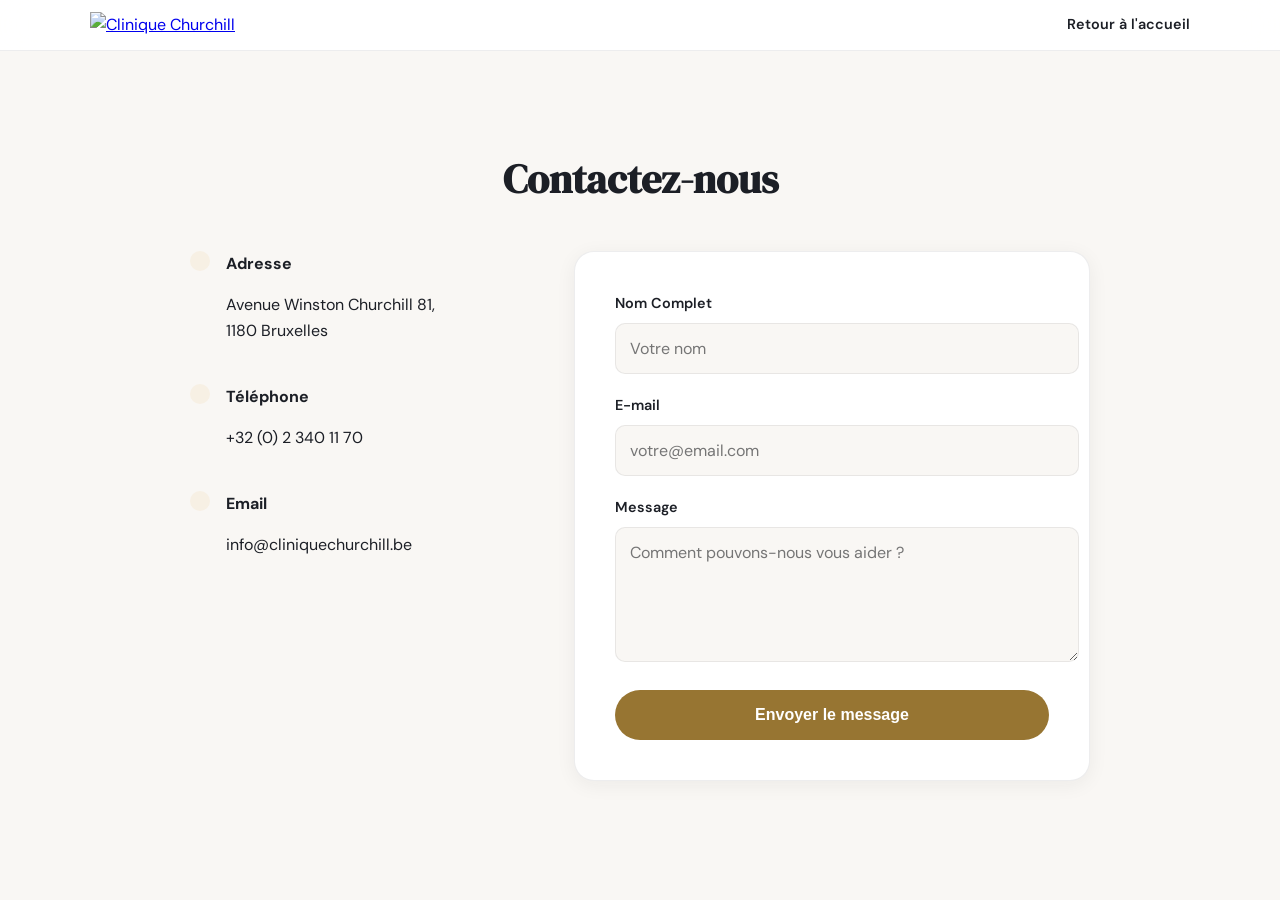
==== pages/contact.html @ c37cc941 "Actualisation du design et reconstruction du système de devis" ====
<!DOCTYPE html>
<html lang="fr" data-theme="light">
<head>
    <meta charset="UTF-8">
    <meta name="viewport" content="width=device-width, initial-scale=1.0">
    <title>Contact — Clinique Churchill</title>
    <link rel="preconnect" href="https://fonts.googleapis.com">
    <link href="https://fonts.googleapis.com/css2?family=DM+Sans:opsz,wght@9..40,400;9..40,500;9..40,600;9..40,700&family=DM+Serif+Display&display=swap" rel="stylesheet">
    <script src="https://unpkg.com/@phosphor-icons/web@2.0.3"></script>
    <style>
      :root, [data-theme="light"] {
        --bg: #FFFFFF;
        --bg-surface: #F9F7F4;
        --bg-card: #FFFFFF;
        --bg-elevated: #F4F1ED;
        --primary: #977532;
        --primary-light: #F7F0E4;
        --primary-dark: #7A5E28;
        --text: #1C1F26;
        --text-secondary: #4A4D58;
        --text-muted: #8E91A1;
        --border: rgba(28,31,38,0.08);
        --shadow-md: 0 4px 20px rgba(28,31,38,0.06);
        --radius: 20px;
        --nav-bg: rgba(255,255,255,0.92);
      }
      body {
        font-family:'DM Sans',sans-serif;
        background:var(--bg-surface);
        color:var(--text);
        line-height:1.6;
        margin:0;
        padding-top: 80px;
      }
      .nav {
        position:fixed; top:0; left:0; right:0; z-index:100;
        backdrop-filter:blur(20px); -webkit-backdrop-filter:blur(20px);
        background:var(--nav-bg); border-bottom:1px solid var(--border);
      }
      .nav-inner { max-width:1100px; margin:0 auto; padding:12px 24px; display:flex; align-items:center; justify-content:space-between; }
      .nav-logo img { height: 40px; width: auto; }
      .container { max-width: 900px; margin: 0 auto; padding: 40px 24px; }
      .contact-grid { display: grid; grid-template-columns: 1fr 1.5fr; gap: 40px; }
      .contact-card { background: var(--bg-card); border: 1px solid var(--border); border-radius: var(--radius); padding: 40px; box-shadow: var(--shadow-md); }
      .info-item { display: flex; align-items: flex-start; gap: 16px; margin-bottom: 24px; }
      .info-item i { font-size: 1.5rem; color: var(--primary); background: var(--primary-light); padding: 10px; border-radius: 12px; }
      .form-group { margin-bottom: 20px; }
      .form-group label { display: block; font-size: 0.9rem; font-weight: 600; margin-bottom: 8px; }
      .form-group input, .form-group textarea {
        width: 100%; padding: 14px; border-radius: 10px; border: 1px solid var(--border);
        background: var(--bg-surface); font-family: inherit; font-size: 1rem;
      }
      .btn-primary {
        background: var(--primary); color: white; border: none; padding: 16px 32px;
        border-radius: 50px; font-weight: 600; font-size: 1rem; cursor: pointer;
        width: 100%; transition: all 0.3s ease;
      }
    </style>
</head>
<body>

<nav class="nav">
  <div class="nav-inner">
    <a href="/" class="nav-logo">
      <img src="https://static.wixstatic.com/media/68e84b_8047b63e59d446a9bf3de6e263d38957~mv2.png/v1/fill/w_426,h_126,al_c,q_85,usm_0.66_1.00_0.01,enc_avif,quality_auto/clinique-churchill.png" alt="Clinique Churchill">
    </a>
    <a href="/" style="color:var(--text); font-weight:600; text-decoration:none; font-size:0.9rem;">Retour à l'accueil</a>
  </div>
</nav>

<main class="container">
    <h1 style="font-family:'DM Serif Display'; font-size: 2.5rem; text-align:center; margin-bottom: 40px;">Contactez-nous</h1>
    
    <div class="contact-grid">
        <div class="contact-info">
            <div class="info-item">
                <i class="ph-light ph-map-pin"></i>
                <div>
                    <strong>Adresse</strong>
                    <p>Avenue Winston Churchill 81,<br>1180 Bruxelles</p>
                </div>
            </div>
            <div class="info-item">
                <i class="ph-light ph-phone"></i>
                <div>
                    <strong>Téléphone</strong>
                    <p>+32 (0) 2 340 11 70</p>
                </div>
            </div>
            <div class="info-item">
                <i class="ph-light ph-envelope"></i>
                <div>
                    <strong>Email</strong>
                    <p>info@cliniquechurchill.be</p>
                </div>
            </div>
        </div>

        <div class="contact-card">
            <form>
                <div class="form-group">
                    <label>Nom Complet</label>
                    <input type="text" placeholder="Votre nom" required>
                </div>
                <div class="form-group">
                    <label>E-mail</label>
                    <input type="email" placeholder="votre@email.com" required>
                </div>
                <div class="form-group">
                    <label>Message</label>
                    <textarea rows="5" placeholder="Comment pouvons-nous vous aider ?" required></textarea>
                </div>
                <button type="submit" class="btn-primary">Envoyer le message</button>
            </form>
        </div>
    </div>
</main>

</body>
</html>
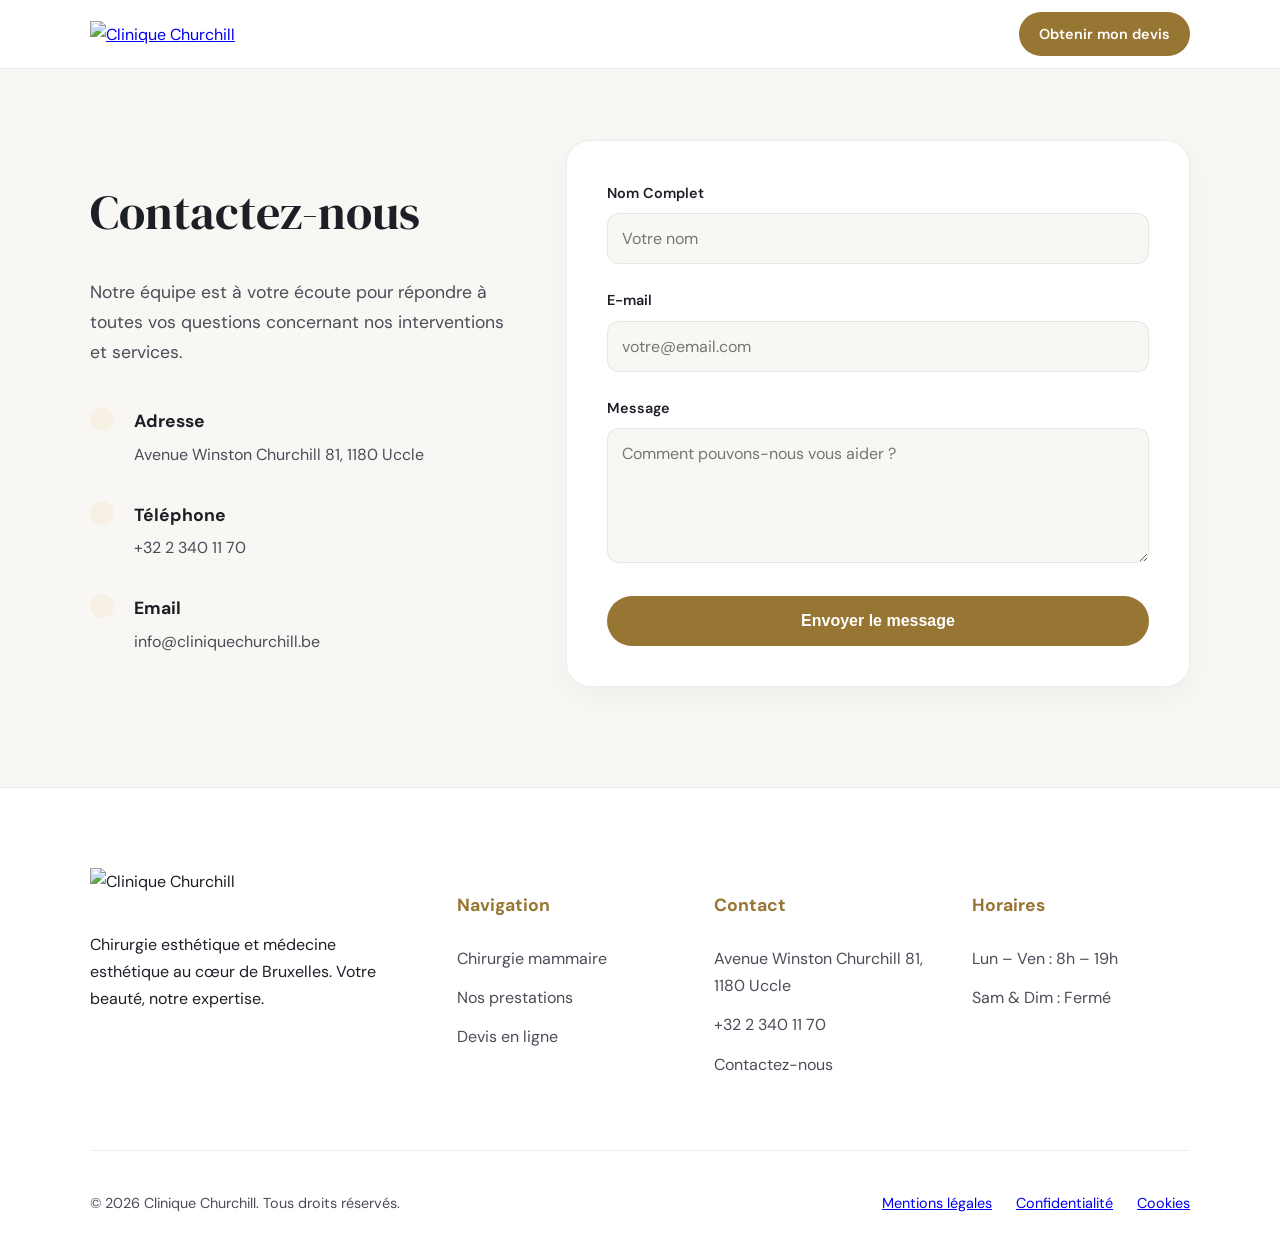
==== commit 564a6cb9: "Update official contact info: info@cliniquechurchill.be and +32 2 340 11 70" ====
--- a/pages/contact.html
+++ b/pages/contact.html
@@ -4,8 +4,12 @@
     <meta charset="UTF-8">
     <meta name="viewport" content="width=device-width, initial-scale=1.0">
     <title>Contact — Clinique Churchill</title>
+    <link rel="icon" type="image/png" href="https://static.wixstatic.com/media/68e84b_c4b71655c40b40a4a3311ed126a14bde~mv2.png/v1/fill/w_96,h_100,al_c,lg_1,q_85,enc_avif,quality_auto/clinique-churchill_edited.png">
+    <link rel="apple-touch-icon" href="https://static.wixstatic.com/media/68e84b_c4b71655c40b40a4a3311ed126a14bde~mv2.png/v1/fill/w_180,h_188,al_c,lg_1,q_85,enc_avif,quality_auto/clinique-churchill_edited.png">
+    <link rel="manifest" href="../manifest.json">
+    <meta name="theme-color" content="#977532">
     <link rel="preconnect" href="https://fonts.googleapis.com">
-    <link href="https://fonts.googleapis.com/css2?family=DM+Sans:opsz,wght@9..40,400;9..40,500;9..40,600;9..40,700&family=DM+Serif+Display&display=swap" rel="stylesheet">
+    <link href="https://fonts.googleapis.com/css2?family=DM+Sans:ital,opsz,wght@0,9..40,300;0,9..40,400;0,9..40,500;0,9..40,600;0,9..40,700&family=DM+Serif+Display&display=swap" rel="stylesheet">
     <script src="https://unpkg.com/@phosphor-icons/web@2.0.3"></script>
     <style>
       :root, [data-theme="light"] {
@@ -15,45 +19,67 @@
         --bg-elevated: #F4F1ED;
         --primary: #977532;
         --primary-light: #F7F0E4;
-        --primary-dark: #7A5E28;
         --text: #1C1F26;
         --text-secondary: #4A4D58;
-        --text-muted: #8E91A1;
         --border: rgba(28,31,38,0.08);
-        --shadow-md: 0 4px 20px rgba(28,31,38,0.06);
-        --radius: 20px;
         --nav-bg: rgba(255,255,255,0.92);
+        --radius: 24px;
+        --shadow-md: 0 10px 30px rgba(0,0,0,0.04);
+      }
+      [data-theme="dark"] {
+        --bg: #0F1117;
+        --bg-surface: #171A24;
+        --bg-card: #1C1F2B;
+        --primary: #D4B46A;
+        --text: #F0EDE8;
+        --text-secondary: #9CA0B2;
+        --border: rgba(255,255,255,0.06);
+        --nav-bg: rgba(15,17,23,0.85);
       }
       body {
-        font-family:'DM Sans',sans-serif;
-        background:var(--bg-surface);
-        color:var(--text);
-        line-height:1.6;
-        margin:0;
-        padding-top: 80px;
-      }
-      .nav {
-        position:fixed; top:0; left:0; right:0; z-index:100;
-        backdrop-filter:blur(20px); -webkit-backdrop-filter:blur(20px);
-        background:var(--nav-bg); border-bottom:1px solid var(--border);
-      }
+        font-family:'DM Sans',sans-serif; background:var(--bg-surface);
+        color:var(--text); line-height:1.7; margin:0; padding-top: 100px; transition: background .4s, color .4s;
+      }
+      h1, h2 { font-family: 'DM Serif Display', serif; font-weight: 400; }
+      .container { max-width: 1100px; margin: 0 auto; padding: 0 24px; }
+      
+      .nav { position:fixed; top:0; left:0; right:0; z-index:100; backdrop-filter:blur(20px); background:var(--nav-bg); border-bottom:1px solid var(--border); }
       .nav-inner { max-width:1100px; margin:0 auto; padding:12px 24px; display:flex; align-items:center; justify-content:space-between; }
-      .nav-logo img { height: 40px; width: auto; }
-      .container { max-width: 900px; margin: 0 auto; padding: 40px 24px; }
-      .contact-grid { display: grid; grid-template-columns: 1fr 1.5fr; gap: 40px; }
+      .nav-logo img { height: 44px; width: auto; }
+      .nav-tools { display: flex; align-items: center; gap: 20px; }
+      .theme-toggle { background:none; border:none; cursor:pointer; color:var(--text); font-size:1.4rem; display:flex; transition: transform .3s; }
+      .nav-cta { background:var(--primary); color:white; padding:10px 20px; border-radius:50px; text-decoration:none; font-weight:600; font-size:0.9rem; transition: .3s; }
+
+      .contact-grid { display: grid; grid-template-columns: 1fr 1.5fr; gap: 60px; margin: 40px 0; }
+      .contact-info h1 { font-size: 3rem; margin-bottom: 24px; }
+      .contact-info p { font-size: 1.1rem; color: var(--text-secondary); margin-bottom: 40px; }
+      
+      .info-item { display: flex; gap: 20px; margin-bottom: 32px; }
+      .info-item i { font-size: 1.8rem; color: var(--primary); background: var(--primary-light); padding: 12px; border-radius: 16px; height: fit-content; }
+      .info-item h3 { margin: 0 0 4px; font-size: 1.1rem; }
+      .info-item span { color: var(--text-secondary); }
+
       .contact-card { background: var(--bg-card); border: 1px solid var(--border); border-radius: var(--radius); padding: 40px; box-shadow: var(--shadow-md); }
-      .info-item { display: flex; align-items: flex-start; gap: 16px; margin-bottom: 24px; }
-      .info-item i { font-size: 1.5rem; color: var(--primary); background: var(--primary-light); padding: 10px; border-radius: 12px; }
-      .form-group { margin-bottom: 20px; }
-      .form-group label { display: block; font-size: 0.9rem; font-weight: 600; margin-bottom: 8px; }
+      .form-group { margin-bottom: 24px; }
+      .form-group label { display: block; font-size: 0.9rem; font-weight: 600; margin-bottom: 8px; color: var(--text); }
       .form-group input, .form-group textarea {
-        width: 100%; padding: 14px; border-radius: 10px; border: 1px solid var(--border);
-        background: var(--bg-surface); font-family: inherit; font-size: 1rem;
-      }
-      .btn-primary {
-        background: var(--primary); color: white; border: none; padding: 16px 32px;
-        border-radius: 50px; font-weight: 600; font-size: 1rem; cursor: pointer;
-        width: 100%; transition: all 0.3s ease;
+        width: 100%; padding: 14px; border-radius: 12px; border: 1px solid var(--border);
+        background: var(--bg-surface); font-family: inherit; font-size: 1rem; color: var(--text); box-sizing: border-box;
+      }
+      .btn-primary { background: var(--primary); color: white; border: none; padding: 16px 32px; border-radius: 50px; font-weight: 600; font-size: 1rem; cursor: pointer; width: 100%; transition: all 0.3s ease; }
+      .btn-primary:hover { transform: translateY(-2px); box-shadow: 0 4px 15px rgba(151,117,50,0.3); }
+
+      .footer { background:var(--bg-card); padding:80px 0 40px; margin-top:100px; border-top:1px solid var(--border); }
+      .footer-grid { display:grid; grid-template-columns: 1.5fr 1fr 1fr 1fr; gap:40px; margin-bottom:60px; }
+      .footer-col h4 { color:var(--primary); margin-bottom:24px; font-size:1.1rem; }
+      .footer-col a { display:block; color:var(--text-secondary); text-decoration:none; margin-bottom:12px; transition:.2s; }
+      .footer-col a:hover { color:var(--primary); }
+      .footer-bottom { border-top:1px solid var(--border); padding-top:40px; display:flex; justify-content:space-between; font-size:0.9rem; color:var(--text-secondary); }
+      .footer-legal { display:flex; gap:24px; }
+
+      @media (max-width: 900px) {
+        .contact-grid { grid-template-columns: 1fr; gap: 40px; }
+        .footer-grid { grid-template-columns: 1fr; }
       }
     </style>
 </head>
@@ -61,43 +87,49 @@
 
 <nav class="nav">
   <div class="nav-inner">
-    <a href="/" class="nav-logo">
+    <a href="../index.html" class="nav-logo">
       <img src="https://static.wixstatic.com/media/68e84b_8047b63e59d446a9bf3de6e263d38957~mv2.png/v1/fill/w_426,h_126,al_c,q_85,usm_0.66_1.00_0.01,enc_avif,quality_auto/clinique-churchill.png" alt="Clinique Churchill">
     </a>
-    <a href="/" style="color:var(--text); font-weight:600; text-decoration:none; font-size:0.9rem;">Retour à l'accueil</a>
+    <div class="nav-tools">
+      <button class="theme-toggle" onclick="toggleTheme()" aria-label="Changer de thème">
+        <i class="ph-light ph-moon" id="themeIcon"></i>
+      </button>
+      <a href="./devis.html" class="nav-cta">Obtenir mon devis</a>
+    </div>
   </div>
 </nav>
 
 <main class="container">
-    <h1 style="font-family:'DM Serif Display'; font-size: 2.5rem; text-align:center; margin-bottom: 40px;">Contactez-nous</h1>
-    
     <div class="contact-grid">
         <div class="contact-info">
+            <h1>Contactez-nous</h1>
+            <p>Notre équipe est à votre écoute pour répondre à toutes vos questions concernant nos interventions et services.</p>
+            
             <div class="info-item">
                 <i class="ph-light ph-map-pin"></i>
                 <div>
-                    <strong>Adresse</strong>
-                    <p>Avenue Winston Churchill 81,<br>1180 Bruxelles</p>
+                    <h3>Adresse</h3>
+                    <span>Avenue Winston Churchill 81, 1180 Uccle</span>
                 </div>
             </div>
             <div class="info-item">
                 <i class="ph-light ph-phone"></i>
                 <div>
-                    <strong>Téléphone</strong>
-                    <p>+32 (0) 2 340 11 70</p>
+                    <h3>Téléphone</h3>
+                    <span>+32 2 340 11 70</span>
                 </div>
             </div>
             <div class="info-item">
                 <i class="ph-light ph-envelope"></i>
                 <div>
-                    <strong>Email</strong>
-                    <p>info@cliniquechurchill.be</p>
+                    <h3>Email</h3>
+                    <span>info@cliniquechurchill.be</span>
                 </div>
             </div>
         </div>
 
         <div class="contact-card">
-            <form>
+            <form id="contactForm">
                 <div class="form-group">
                     <label>Nom Complet</label>
                     <input type="text" placeholder="Votre nom" required>
@@ -110,11 +142,70 @@
                     <label>Message</label>
                     <textarea rows="5" placeholder="Comment pouvons-nous vous aider ?" required></textarea>
                 </div>
-                <button type="submit" class="btn-primary">Envoyer le message</button>
+                <button type="submit" class="btn-primary" id="btnSubmit">Envoyer le message</button>
             </form>
         </div>
     </div>
 </main>
 
+<footer class="footer">
+  <div class="container">
+    <div class="footer-grid">
+      <div class="footer-col">
+        <img src="https://static.wixstatic.com/media/68e84b_8047b63e59d446a9bf3de6e263d38957~mv2.png/v1/fill/w_426,h_126,al_c,q_85,usm_0.66_1.00_0.01,enc_avif,quality_auto/clinique-churchill.png" alt="Clinique Churchill" style="height:44px; margin-bottom:20px;">
+        <p>Chirurgie esthétique et médecine esthétique au cœur de Bruxelles. Votre beauté, notre expertise.</p>
+      </div>
+      <div class="footer-col">
+        <h4>Navigation</h4>
+        <a href="../index.html#chirurgie">Chirurgie mammaire</a>
+        <a href="../index.html#services">Nos prestations</a>
+        <a href="../index.html#devis">Devis en ligne</a>
+      </div>
+      <div class="footer-col">
+        <h4>Contact</h4>
+        <a href="#">Avenue Winston Churchill 81, 1180 Uccle</a>
+        <a href="tel:+3223401170">+32 2 340 11 70</a>
+        <a href="./contact.html">Contactez-nous</a>
+      </div>
+      <div class="footer-col">
+        <h4>Horaires</h4>
+        <a href="#">Lun – Ven : 8h – 19h</a>
+        <a href="#">Sam & Dim : Fermé</a>
+      </div>
+    </div>
+    <div class="footer-bottom">
+      <span>&copy; 2026 Clinique Churchill. Tous droits réservés.</span>
+      <div class="footer-legal">
+        <a href="./mentions-legales.html">Mentions légales</a>
+        <a href="./politique-confidentialite.html">Confidentialité</a>
+        <a href="./politique-cookies.html">Cookies</a>
+      </div>
+    </div>
+  </div>
+</footer>
+
+<script>
+function toggleTheme() {
+  const html = document.documentElement;
+  const current = html.getAttribute('data-theme');
+  const next = current === 'light' ? 'dark' : 'light';
+  html.setAttribute('data-theme', next);
+  const icon = document.getElementById('themeIcon');
+  icon.className = next === 'dark' ? 'ph-light ph-sun' : 'ph-light ph-moon';
+}
+
+document.getElementById('contactForm').onsubmit = function(e) {
+  e.preventDefault();
+  const btn = document.getElementById('btnSubmit');
+  btn.innerHTML = '<i class="ph-light ph-spinner"></i> Envoi en cours...';
+  btn.disabled = true;
+  
+  // Simulation d'envoi
+  setTimeout(() => {
+    window.location.href = './merci-contact.html';
+  }, 1000);
+};
+</script>
+
 </body>
 </html>
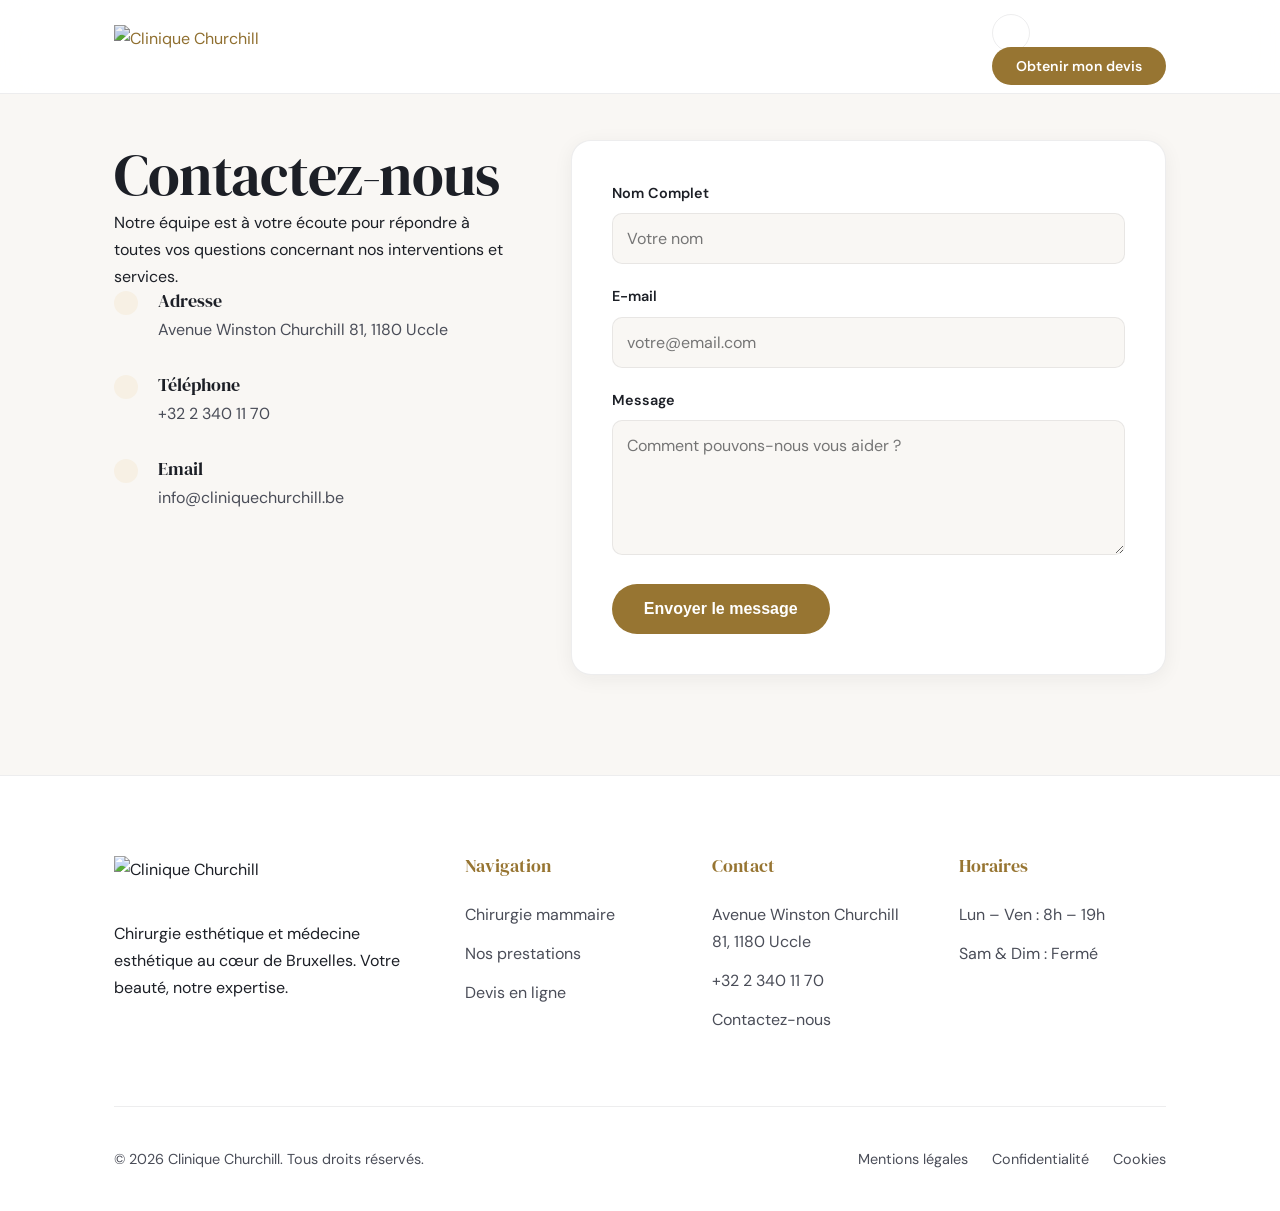
==== commit 47150fd7: "Refactor: Centralisation CSS, Harmonisation Design & Mise à jour Coordonnées" ====
--- a/pages/contact.html
+++ b/pages/contact.html
@@ -11,77 +11,7 @@
     <link rel="preconnect" href="https://fonts.googleapis.com">
     <link href="https://fonts.googleapis.com/css2?family=DM+Sans:ital,opsz,wght@0,9..40,300;0,9..40,400;0,9..40,500;0,9..40,600;0,9..40,700&family=DM+Serif+Display&display=swap" rel="stylesheet">
     <script src="https://unpkg.com/@phosphor-icons/web@2.0.3"></script>
-    <style>
-      :root, [data-theme="light"] {
-        --bg: #FFFFFF;
-        --bg-surface: #F9F7F4;
-        --bg-card: #FFFFFF;
-        --bg-elevated: #F4F1ED;
-        --primary: #977532;
-        --primary-light: #F7F0E4;
-        --text: #1C1F26;
-        --text-secondary: #4A4D58;
-        --border: rgba(28,31,38,0.08);
-        --nav-bg: rgba(255,255,255,0.92);
-        --radius: 24px;
-        --shadow-md: 0 10px 30px rgba(0,0,0,0.04);
-      }
-      [data-theme="dark"] {
-        --bg: #0F1117;
-        --bg-surface: #171A24;
-        --bg-card: #1C1F2B;
-        --primary: #D4B46A;
-        --text: #F0EDE8;
-        --text-secondary: #9CA0B2;
-        --border: rgba(255,255,255,0.06);
-        --nav-bg: rgba(15,17,23,0.85);
-      }
-      body {
-        font-family:'DM Sans',sans-serif; background:var(--bg-surface);
-        color:var(--text); line-height:1.7; margin:0; padding-top: 100px; transition: background .4s, color .4s;
-      }
-      h1, h2 { font-family: 'DM Serif Display', serif; font-weight: 400; }
-      .container { max-width: 1100px; margin: 0 auto; padding: 0 24px; }
-      
-      .nav { position:fixed; top:0; left:0; right:0; z-index:100; backdrop-filter:blur(20px); background:var(--nav-bg); border-bottom:1px solid var(--border); }
-      .nav-inner { max-width:1100px; margin:0 auto; padding:12px 24px; display:flex; align-items:center; justify-content:space-between; }
-      .nav-logo img { height: 44px; width: auto; }
-      .nav-tools { display: flex; align-items: center; gap: 20px; }
-      .theme-toggle { background:none; border:none; cursor:pointer; color:var(--text); font-size:1.4rem; display:flex; transition: transform .3s; }
-      .nav-cta { background:var(--primary); color:white; padding:10px 20px; border-radius:50px; text-decoration:none; font-weight:600; font-size:0.9rem; transition: .3s; }
-
-      .contact-grid { display: grid; grid-template-columns: 1fr 1.5fr; gap: 60px; margin: 40px 0; }
-      .contact-info h1 { font-size: 3rem; margin-bottom: 24px; }
-      .contact-info p { font-size: 1.1rem; color: var(--text-secondary); margin-bottom: 40px; }
-      
-      .info-item { display: flex; gap: 20px; margin-bottom: 32px; }
-      .info-item i { font-size: 1.8rem; color: var(--primary); background: var(--primary-light); padding: 12px; border-radius: 16px; height: fit-content; }
-      .info-item h3 { margin: 0 0 4px; font-size: 1.1rem; }
-      .info-item span { color: var(--text-secondary); }
-
-      .contact-card { background: var(--bg-card); border: 1px solid var(--border); border-radius: var(--radius); padding: 40px; box-shadow: var(--shadow-md); }
-      .form-group { margin-bottom: 24px; }
-      .form-group label { display: block; font-size: 0.9rem; font-weight: 600; margin-bottom: 8px; color: var(--text); }
-      .form-group input, .form-group textarea {
-        width: 100%; padding: 14px; border-radius: 12px; border: 1px solid var(--border);
-        background: var(--bg-surface); font-family: inherit; font-size: 1rem; color: var(--text); box-sizing: border-box;
-      }
-      .btn-primary { background: var(--primary); color: white; border: none; padding: 16px 32px; border-radius: 50px; font-weight: 600; font-size: 1rem; cursor: pointer; width: 100%; transition: all 0.3s ease; }
-      .btn-primary:hover { transform: translateY(-2px); box-shadow: 0 4px 15px rgba(151,117,50,0.3); }
-
-      .footer { background:var(--bg-card); padding:80px 0 40px; margin-top:100px; border-top:1px solid var(--border); }
-      .footer-grid { display:grid; grid-template-columns: 1.5fr 1fr 1fr 1fr; gap:40px; margin-bottom:60px; }
-      .footer-col h4 { color:var(--primary); margin-bottom:24px; font-size:1.1rem; }
-      .footer-col a { display:block; color:var(--text-secondary); text-decoration:none; margin-bottom:12px; transition:.2s; }
-      .footer-col a:hover { color:var(--primary); }
-      .footer-bottom { border-top:1px solid var(--border); padding-top:40px; display:flex; justify-content:space-between; font-size:0.9rem; color:var(--text-secondary); }
-      .footer-legal { display:flex; gap:24px; }
-
-      @media (max-width: 900px) {
-        .contact-grid { grid-template-columns: 1fr; gap: 40px; }
-        .footer-grid { grid-template-columns: 1fr; }
-      }
-    </style>
+    <link rel="stylesheet" href="../style.css">
 </head>
 <body>
 
--- a/style.css
+++ b/style.css
@@ -0,0 +1,248 @@
+/* ═══════════════════════════════════════════
+   DESIGN SYSTEM — CLINIQUE CHURCHILL
+   Premium Medical Aesthetic Architecture
+   ═══════════════════════════════════════════ */
+
+:root, [data-theme="light"] {
+  --bg: #FFFFFF;
+  --bg-surface: #F9F7F4;
+  --bg-card: #FFFFFF;
+  --bg-elevated: #F4F1ED;
+  --primary: #977532;
+  --primary-light: #F7F0E4;
+  --primary-dark: #7A5E28;
+  --accent: #B08D46;
+  --accent-light: #FAF6ED;
+  --accent-glow: rgba(151,117,50,0.15);
+  --text: #1C1F26;
+  --text-secondary: #4A4D58;
+  --text-muted: #8E91A1;
+  --border: rgba(28,31,38,0.08);
+  --border-hover: rgba(28,31,38,0.15);
+  --shadow-sm: 0 1px 3px rgba(28,31,38,0.04);
+  --shadow-md: 0 4px 20px rgba(28,31,38,0.06);
+  --shadow-lg: 0 12px 40px rgba(28,31,38,0.08);
+  --nav-bg: rgba(255,255,255,0.92);
+  --radius: 20px;
+  --radius-sm: 12px;
+  --radius-xs: 8px;
+}
+
+[data-theme="dark"] {
+  --bg: #0F1117;
+  --bg-surface: #171A24;
+  --bg-card: #1C1F2B;
+  --bg-elevated: #232738;
+  --primary: #D4B46A;
+  --primary-light: rgba(212,180,106,0.1);
+  --primary-dark: #B08D46;
+  --accent: #E5C37A;
+  --accent-light: rgba(229,195,122,0.1);
+  --accent-glow: rgba(229,195,122,0.15);
+  --text: #F0EDE8;
+  --text-secondary: #9CA0B2;
+  --text-muted: #5C6078;
+  --border: rgba(255,255,255,0.06);
+  --border-hover: rgba(255,255,255,0.12);
+  --shadow-sm: 0 1px 3px rgba(0,0,0,0.2);
+  --shadow-md: 0 4px 20px rgba(0,0,0,0.3);
+  --shadow-lg: 0 12px 40px rgba(0,0,0,0.4);
+  --nav-bg: rgba(15,17,23,0.85);
+}
+
+/* ═══ BASE & RESET ═══ */
+*, *::before, *::after { margin:0; padding:0; box-sizing:border-box; }
+html { scroll-behavior:smooth; }
+body {
+  font-family:'DM Sans',sans-serif;
+  background:var(--bg); background-color: var(--bg-surface);
+  color:var(--text); line-height:1.7; -webkit-font-smoothing:antialiased;
+  transition: background .4s ease, color .4s ease;
+  padding-top: 100px;
+}
+h1,h2,h3,h4 { font-family:'DM Serif Display',serif; font-weight:400; line-height:1.2; }
+h1 { font-size:clamp(2.2rem,5vw,3.6rem); letter-spacing:-0.02em; }
+h2 { font-size:clamp(1.6rem,3.5vw,2.4rem); letter-spacing:-0.01em; }
+h3 { font-size:1.2rem; }
+a { color:var(--primary); text-decoration:none; }
+img { max-width:100%; display:block; }
+.container { max-width:1100px; margin:0 auto; padding:0 24px; }
+section { padding:80px 0; }
+
+/* ═══ NAVIGATION ═══ */
+.nav {
+  position:fixed; top:0; left:0; right:0; z-index:100;
+  backdrop-filter:blur(20px); -webkit-backdrop-filter:blur(20px);
+  background:var(--nav-bg); border-bottom:1px solid var(--border);
+  transition: background .4s ease, border-color .4s ease;
+}
+.nav-inner {
+  max-width:1100px; margin:0 auto; padding:14px 24px;
+  display:flex; align-items:center; justify-content:space-between;
+}
+.nav-logo img { height: 44px; width: auto; display: block; filter: brightness(0.95); }
+.nav-links { display:flex; gap:28px; align-items:center; }
+.nav-links a { color:var(--text-secondary); font-size:.88rem; font-weight:500; transition:color .25s; }
+.nav-links a:hover { color:var(--primary); }
+.nav-cta {
+  background:var(--primary)!important; color:#fff!important;
+  padding:10px 24px!important; border-radius:50px!important;
+  font-weight:600!important; font-size:.88rem!important;
+  transition:all .3s ease!important; text-decoration:none;
+}
+.nav-cta:hover { transform:translateY(-1px)!important; box-shadow: 0 4px 15px rgba(151,117,50,0.3); }
+.theme-toggle {
+  background:none; border:1px solid var(--border); border-radius:50%;
+  width:38px; height:38px; cursor:pointer; display:flex;
+  align-items:center; justify-content:center;
+  color:var(--text-secondary); font-size:1.15rem; transition:all .3s ease;
+}
+.theme-toggle:hover { border-color:var(--primary); color:var(--primary); }
+.nav-mobile { display:none; background:none; border:none; font-size:1.5rem; color:var(--text); cursor:pointer; }
+
+/* ═══ BUTTONS ═══ */
+.btn-primary { 
+  background: var(--primary); color: white; border: none; padding: 16px 32px; 
+  border-radius: 50px; font-weight: 600; font-size: 1rem; cursor: pointer; 
+  transition: all 0.3s ease; display:flex; justify-content:center; align-items:center; gap:8px; 
+}
+.btn-primary:hover { transform: translateY(-2px); box-shadow: 0 4px 15px rgba(151,117,50,0.3); }
+.btn-outline {
+  display:inline-flex; align-items:center; gap:8px;
+  padding:14px 28px; border-radius:50px;
+  border:1.5px solid var(--primary); color:var(--primary);
+  font-weight:600; font-size:.9rem; transition:all .3s ease;
+  background:transparent; text-decoration:none; cursor:pointer;
+}
+.btn-outline:hover { background:var(--primary); color:#fff; transform:translateY(-2px); }
+
+/* ═══ FOOTER ═══ */
+.footer {
+  background:var(--bg-card); border-top:1px solid var(--border);
+  padding:80px 0 40px; margin-top:100px;
+}
+.footer-grid { display:grid; grid-template-columns:1.5fr 1fr 1fr 1fr; gap:40px; margin-bottom:60px; }
+.footer-col h4 { color:var(--primary); margin-bottom:24px; font-size:1.1rem; }
+.footer-col a { display:block; color:var(--text-secondary); text-decoration:none; margin-bottom:12px; transition:.2s; }
+.footer-col a:hover { color:var(--primary); }
+.footer-bottom { border-top:1px solid var(--border); padding-top:40px; display:flex; justify-content:space-between; font-size:0.9rem; color:var(--text-secondary); align-items:center; flex-wrap:wrap; gap:16px; }
+.footer-legal { display:flex; gap:24px; }
+.footer-legal a { color:var(--text-secondary); text-decoration:none; transition:color .25s; }
+.footer-legal a:hover { color:var(--primary); }
+
+/* ═══ INDEX HERO ═══ */
+.hero { padding:140px 0 80px; position:relative; overflow:hidden; }
+.hero-inner { display:grid; grid-template-columns:1fr 1fr; gap:60px; align-items:center; }
+.hero-badge { display:inline-flex; align-items:center; gap:8px; background:var(--primary-light); color:var(--primary); padding:6px 16px; border-radius:50px; font-size:.78rem; font-weight:600; letter-spacing:1px; text-transform:uppercase; margin-bottom:24px; }
+.hero h1 em { font-style:italic; color:var(--primary); }
+.hero p { font-size:1.08rem; color:var(--text-secondary); margin-bottom:36px; max-width:480px; line-height:1.8; }
+.hero-visual { display:flex; justify-content:center; align-items:center; position:relative; }
+.hero-illustration { width:100%; max-width:460px; aspect-ratio:1; position:relative; }
+.hero-circle { position:absolute; border-radius:50%; border:1.5px solid var(--border); }
+.hero-circle-1 { width:100%; height:100%; top:0; left:0; animation:hPulse 8s ease-in-out infinite; }
+.hero-circle-2 { width:75%; height:75%; top:12.5%; left:12.5%; border-color:var(--primary); opacity:.2; animation:hPulse 6s ease-in-out infinite 1s; }
+.hero-circle-3 { width:50%; height:50%; top:25%; left:25%; border-color:var(--primary); opacity:.15; animation:hPulse 5s ease-in-out infinite 2s; }
+@keyframes hPulse { 0%,100%{transform:scale(1);opacity:1} 50%{transform:scale(1.03);opacity:0.6} }
+.hero-center-icon { position:absolute; top:50%; left:50%; transform:translate(-50%,-50%); width:100px; height:100px; border-radius:50%; background:var(--primary-light); display:flex; align-items:center; justify-content:center; font-size:2.5rem; color:var(--primary); }
+.hero-float-card { position:absolute; background:var(--bg-card); border:1px solid var(--border); border-radius:var(--radius-sm); padding:12px 16px; box-shadow:var(--shadow-md); display:flex; align-items:center; gap:10px; font-size:.82rem; font-weight:500; animation:floatCard 6s ease-in-out infinite; }
+.hero-float-card i { font-size:1.2rem; color:var(--primary); }
+.hero-float-1 { top:15%; right:0; }
+.hero-float-2 { bottom:20%; left:-10px; animation-delay:2s; }
+.hero-float-3 { bottom:5%; right:10%; animation-delay:4s; }
+@keyframes floatCard { 0%,100%{transform:translateY(0)} 50%{transform:translateY(-8px)} }
+
+/* ═══ SERVICES & GRIDS ═══ */
+.services-grid { display:grid; grid-template-columns:repeat(3,1fr); gap:20px; }
+.service-card { background:var(--bg-card); border:1px solid var(--border); border-radius:var(--radius); padding:32px 24px; transition:all .35s ease; position:relative; overflow:hidden; }
+.service-card:hover { border-color:var(--primary); box-shadow:var(--shadow-lg); transform:translateY(-4px); }
+.service-card::before { content:''; position:absolute; top:0; left:0; right:0; height:3px; background:var(--primary); opacity:0; transition:opacity .35s; }
+.service-card:hover::before { opacity:1; }
+.service-icon { width:56px; height:56px; border-radius:14px; background:var(--primary-light); display:flex; align-items:center; justify-content:center; margin-bottom:20px; transition:all .35s ease; }
+.service-card:hover .service-icon { background:var(--primary); color:#fff; }
+.service-icon svg { width:28px; height:28px; }
+.service-card h3 { font-family:'DM Sans',sans-serif; font-weight:600; font-size:.98rem; margin-bottom:8px; }
+.service-card .price { font-size:.85rem; font-weight:600; color:var(--primary); margin-bottom:12px; }
+.service-card p { font-size:.88rem; color:var(--text-secondary); line-height:1.6; }
+
+/* ═══ DEVIS PAGE ═══ */
+.devis-card { background: var(--bg-card); border: 1px solid var(--border); border-radius: var(--radius); padding: 40px; box-shadow: var(--shadow-md); margin-top: 40px; }
+.header-devis { text-align: center; margin-bottom: 40px; }
+.header-devis h1 { font-family: 'DM Serif Display', serif; font-size: 2.2rem; margin-bottom: 12px; }
+.progress-container { height: 6px; background: var(--bg-elevated); border-radius: 10px; margin-bottom: 40px; overflow: hidden; }
+.progress-bar { height: 100%; background: var(--primary); width: 0%; transition: width 0.4s ease; }
+.question-title { font-size: 1.3rem; font-weight: 600; margin-bottom: 24px; color: var(--text); }
+.options-grid { display: grid; gap: 12px; }
+.option-btn { background: var(--bg-card); border: 1.5px solid var(--border); padding: 20px; border-radius: 12px; cursor: pointer; text-align: left; font-size: 1rem; font-weight: 500; transition: all 0.2s ease; display: flex; align-items: center; gap: 16px; }
+.option-btn:hover { border-color: var(--primary); background: var(--primary-light); }
+.option-btn.selected { border-color: var(--primary); background: var(--primary-light); box-shadow: 0 0 0 4px var(--primary-light); }
+.option-btn i { font-size: 1.4rem; color: var(--primary); }
+.summary-card { background: var(--bg-elevated); border-radius: 12px; padding: 24px; margin-top: 32px; }
+.price-row { display: flex; justify-content: space-between; margin-bottom: 8px; font-weight: 500; }
+.price-row.total { font-size: 1.4rem; font-weight: 700; color: var(--primary); margin-top: 16px; padding-top: 16px; border-top: 1px solid var(--border); }
+.form-group { margin-bottom: 20px; }
+.form-group label { display: block; font-size: 0.9rem; font-weight: 600; margin-bottom: 8px; }
+.form-group input, .form-group textarea { width: 100%; padding: 14px; border-radius: 10px; border: 1px solid var(--border); background: var(--bg-surface); font-family: inherit; font-size: 1rem; box-sizing: border-box; color: var(--text); }
+
+/* ═══ PDF TEMPLATE ═══ */
+.pdf-template { position: absolute; left: -9999px; width: 800px; padding: 60px; background: white; color: #333; }
+.pdf-header { display: flex; justify-content: space-between; align-items: flex-start; border-bottom: 2px solid #977532; padding-bottom: 20px; margin-bottom: 30px; }
+.pdf-logo { height: 60px; }
+
+/* ═══ CONTACT PAGE ═══ */
+.contact-grid { display: grid; grid-template-columns: 1fr 1.5fr; gap: 60px; margin: 40px 0; }
+.info-item { display: flex; gap: 20px; margin-bottom: 32px; }
+.info-item i { font-size: 1.8rem; color: var(--primary); background: var(--primary-light); padding: 12px; border-radius: 16px; height: fit-content; }
+.info-item h3 { margin: 0 0 4px; font-size: 1.1rem; }
+.info-item span { color: var(--text-secondary); }
+.contact-card { background: var(--bg-card); border: 1px solid var(--border); border-radius: var(--radius); padding: 40px; box-shadow: var(--shadow-md); }
+
+/* ═══ THANK YOU CARDS ═══ */
+.thank-you-card { text-align: center; max-width: 800px; margin: 40px auto; padding: 60px 40px; background: var(--bg-card); border: 1px solid var(--border); border-radius: var(--radius); box-shadow: var(--shadow-lg); }
+.success-icon { font-size: 4rem; color: var(--primary); margin-bottom: 24px; }
+.booking-grid { display: grid; grid-template-columns: 1fr 1fr; gap: 24px; margin-top: 40px; }
+.booking-card { background: var(--bg-surface); border: 1px solid var(--border); border-radius: 16px; padding: 32px; text-align: center; cursor: pointer; transition: all 0.3s ease; text-decoration: none; color: inherit; }
+.booking-card:hover { border-color: var(--primary); transform: translateY(-4px); box-shadow: 0 10px 30px rgba(151,117,50,0.1); }
+.booking-card i { font-size: 2.5rem; color: var(--primary); margin-bottom: 16px; display: block; }
+.next-steps { text-align: left; background: var(--bg-surface); padding: 32px; border-radius: 16px; border: 1px solid var(--border); display: inline-block; width: 100%; box-sizing: border-box; }
+.step-item { display: flex; gap: 16px; margin-bottom: 16px; }
+.step-item i { font-size: 1.5rem; color: var(--primary); }
+
+/* ═══ FAQ & COOKIE ═══ */
+.faq-list { max-width:720px; margin:0 auto; display:flex; flex-direction:column; gap:10px; }
+.faq-item { background:var(--bg-card); border:1px solid var(--border); border-radius:var(--radius-sm); overflow:hidden; transition:all .3s ease; }
+.faq-item.open { border-color:var(--primary); }
+.faq-q { display:flex; align-items:center; justify-content:space-between; padding:20px 24px; cursor:pointer; user-select:none; font-weight:600; font-size:.95rem; gap:16px; }
+.faq-q i { font-size:1.1rem; color:var(--text-muted); transition:transform .35s ease; flex-shrink:0; }
+.faq-item.open .faq-q i { transform:rotate(180deg); color:var(--primary); }
+.faq-a { max-height:0; overflow:hidden; transition:max-height .4s cubic-bezier(.16,1,.3,1); }
+.faq-item.open .faq-a { max-height:300px; }
+.faq-a-inner { padding:0 24px 20px; color:var(--text-secondary); font-size:.92rem; line-height:1.8; }
+
+.cookie-banner { position:fixed; bottom:24px; left:24px; right:24px; z-index:200; background:var(--bg-card); border:1px solid var(--border); border-radius:var(--radius); padding:20px 28px; box-shadow:var(--shadow-lg); display:flex; align-items:center; gap:20px; transform:translateY(120%); transition:transform .5s cubic-bezier(.16,1,.3,1); max-width:720px; }
+.cookie-banner.show { transform:translateY(0); }
+
+/* ═══ RESPONSIVE ═══ */
+@media(max-width:900px) {
+  .hero-inner { grid-template-columns:1fr; text-align:center; }
+  .hero p { margin-left:auto; margin-right:auto; }
+  .hero-visual { order:-1; }
+  .hero-illustration { max-width:300px; }
+  .hero-float-card { display:none; }
+  .about-grid, .why-grid { grid-template-columns:1fr; }
+  .services-grid { grid-template-columns:1fr 1fr; }
+  .footer-grid { grid-template-columns:1fr 1fr; }
+  .booking-grid { grid-template-columns: 1fr; }
+}
+@media(max-width:640px) {
+  .nav-links { display:none; }
+  .nav-mobile { display:block; }
+  .services-grid { grid-template-columns:1fr; }
+  .footer-grid { grid-template-columns:1fr; }
+  .contact-grid { grid-template-columns: 1fr; }
+}
+
+.reveal { opacity:0; transform:translateY(32px); transition:opacity .7s cubic-bezier(.16,1,.3,1), transform .7s cubic-bezier(.16,1,.3,1); }
+.reveal.visible { opacity:1; transform:translateY(0); }
+.reveal-d1 { transition-delay:.1s; }
+.reveal-d2 { transition-delay:.2s; }
+.reveal-d3 { transition-delay:.3s; }
